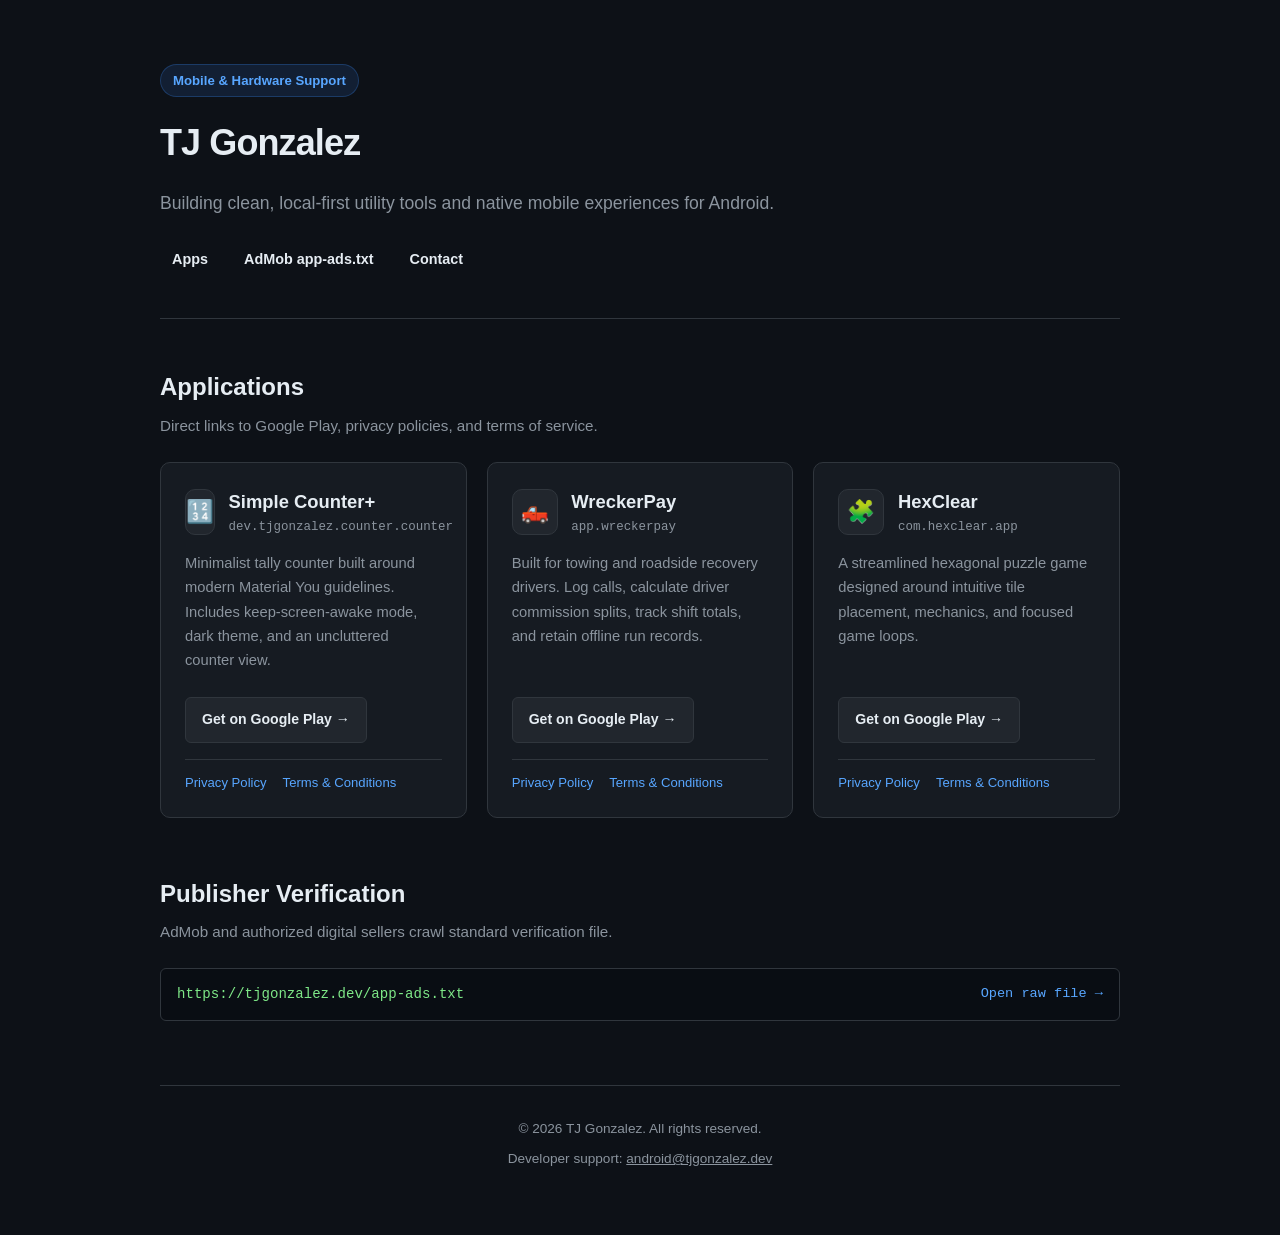
==== index.html @ c0ad101f "Create index.html" ====
<!DOCTYPE html>
<html lang="en">
<head>
  <meta charset="UTF-8" />
  <meta name="viewport" content="width=device-width, initial-scale=1.0" />
  <title>TJ Gonzalez | Android Developer</title>
  <meta name="description" content="Android utilities and mobile apps developed by TJ Gonzalez." />
  <link rel="stylesheet" href="/style.css" />
</head>
<body>
  <div class="container">
    <header>
      <div class="badge">Mobile & Hardware Support</div>
      <h1>TJ Gonzalez</h1>
      <p class="lead">Building clean, local-first utility tools and native mobile experiences for Android.</p>
      <nav>
        <a href="#apps">Apps</a>
        <a href="#verification">AdMob app-ads.txt</a>
        <a href="mailto:android@tjgonzalez.dev">Contact</a>
      </nav>
    </header>

    <main>
      <section id="apps">
        <h2>Applications</h2>
        <p class="subtitle">Direct links to Google Play, privacy policies, and terms of service.</p>

        <div class="app-grid">
          <!-- Simple Counter+ -->
          <div class="app-card">
            <div>
              <div class="app-header">
                <div class="app-icon">🔢</div>
                <div class="app-title">
                  <h3>Simple Counter+</h3>
                  <p>dev.tjgonzalez.counter.counter</p>
                </div>
              </div>
              <p class="app-desc">
                Minimalist tally counter built around modern Material You guidelines. Includes keep-screen-awake mode, dark theme, and an uncluttered counter view.
              </p>
            </div>
            <div>
              <a href="https://play.google.com/store/apps/details?id=dev.tjgonzalez.counter.counter" target="_blank" rel="noopener noreferrer" class="btn-play">
                Get on Google Play &rarr;
              </a>
              <div class="legal-links">
                <a href="/counter/privacy.html">Privacy Policy</a>
                <a href="/counter/terms.html">Terms & Conditions</a>
              </div>
            </div>
          </div>

          <!-- WreckerPay -->
          <div class="app-card">
            <div>
              <div class="app-header">
                <div class="app-icon">🛻</div>
                <div class="app-title">
                  <h3>WreckerPay</h3>
                  <p>app.wreckerpay</p>
                </div>
              </div>
              <p class="app-desc">
                Built for towing and roadside recovery drivers. Log calls, calculate driver commission splits, track shift totals, and retain offline run records.
              </p>
            </div>
            <div>
              <a href="https://play.google.com/store/apps/details?id=app.wreckerpay" target="_blank" rel="noopener noreferrer" class="btn-play">
                Get on Google Play &rarr;
              </a>
              <div class="legal-links">
                <a href="/wreckerpay/privacy.html">Privacy Policy</a>
                <a href="/wreckerpay/terms.html">Terms & Conditions</a>
              </div>
            </div>
          </div>

          <!-- HexClear -->
          <div class="app-card">
            <div>
              <div class="app-header">
                <div class="app-icon">🧩</div>
                <div class="app-title">
                  <h3>HexClear</h3>
                  <p>com.hexclear.app</p>
                </div>
              </div>
              <p class="app-desc">
                A streamlined hexagonal puzzle game designed around intuitive tile placement, mechanics, and focused game loops.
              </p>
            </div>
            <div>
              <a href="https://play.google.com/store/apps/details?id=com.hexclear.app" target="_blank" rel="noopener noreferrer" class="btn-play">
                Get on Google Play &rarr;
              </a>
              <div class="legal-links">
                <a href="/hexclear/privacy.html">Privacy Policy</a>
                <a href="/hexclear/terms.html">Terms & Conditions</a>
              </div>
            </div>
          </div>
        </div>
      </section>

      <section id="verification">
        <h2>Publisher Verification</h2>
        <p class="subtitle">AdMob and authorized digital sellers crawl standard verification file.</p>
        <div class="code-box">
          <code>https://tjgonzalez.dev/app-ads.txt</code>
          <a href="/app-ads.txt" target="_blank" style="color: var(--accent-hover); font-size: 0.85rem; text-decoration: none;">Open raw file &rarr;</a>
        </div>
      </section>
    </main>

    <footer>
      <p>&copy; 2026 TJ Gonzalez. All rights reserved.</p>
      <p>Developer support: <a href="mailto:android@tjgonzalez.dev">android@tjgonzalez.dev</a></p>
    </footer>
  </div>
</body>
</html>
---- style.css ----
:root {
  --bg: #0d1117;
  --card-bg: #161b22;
  --card-border: #30363d;
  --text: #e6edf3;
  --text-muted: #8b949e;
  --accent: #388bfd;
  --accent-hover: #58a6ff;
  --tag-bg: #21262d;
  --max-width: 960px;
}

* {
  box-sizing: border-box;
  margin: 0;
  padding: 0;
}

body {
  font-family: -apple-system, BlinkMacSystemFont, "Segoe UI", Roboto, Helvetica, Arial, sans-serif;
  background-color: var(--bg);
  color: var(--text);
  line-height: 1.65;
  padding: 0 1.5rem 4rem;
}

.container {
  max-width: var(--max-width);
  margin: 0 auto;
}

header {
  padding: 4rem 0 2.5rem;
  border-bottom: 1px solid var(--card-border);
  display: flex;
  flex-direction: column;
  gap: 1rem;
}

.badge {
  display: inline-flex;
  font-size: 0.825rem;
  font-weight: 600;
  color: var(--accent-hover);
  background: rgba(56, 139, 253, 0.12);
  padding: 0.3rem 0.75rem;
  border-radius: 999px;
  width: fit-content;
  border: 1px solid rgba(56, 139, 253, 0.25);
}

h1 {
  font-size: 2.25rem;
  font-weight: 700;
  letter-spacing: -0.025em;
}

.lead {
  color: var(--text-muted);
  font-size: 1.1rem;
  max-width: 650px;
}

nav {
  display: flex;
  flex-wrap: wrap;
  gap: 0.75rem;
  margin-top: 0.5rem;
}

nav a {
  color: var(--text);
  text-decoration: none;
  font-size: 0.9rem;
  font-weight: 600;
  padding: 0.4rem 0.75rem;
  border-radius: 6px;
  transition: background-color 0.15s ease;
}

nav a:hover {
  background-color: var(--tag-bg);
  color: var(--accent-hover);
}

main {
  margin-top: 3rem;
  display: flex;
  flex-direction: column;
  gap: 3.5rem;
}

section h2 {
  font-size: 1.5rem;
  font-weight: 700;
  margin-bottom: 0.35rem;
}

section .subtitle {
  color: var(--text-muted);
  margin-bottom: 1.5rem;
  font-size: 0.95rem;
}

/* App Grid */
.app-grid {
  display: grid;
  grid-template-columns: repeat(auto-fit, minmax(290px, 1fr));
  gap: 1.25rem;
}

.app-card {
  background: var(--card-bg);
  border: 1px solid var(--card-border);
  border-radius: 10px;
  padding: 1.5rem;
  display: flex;
  flex-direction: column;
  justify-content: space-between;
}

.app-header {
  display: flex;
  align-items: center;
  gap: 0.85rem;
  margin-bottom: 0.85rem;
}

.app-icon {
  width: 46px;
  height: 46px;
  border-radius: 10px;
  background: var(--tag-bg);
  display: flex;
  align-items: center;
  justify-content: center;
  font-size: 1.4rem;
  border: 1px solid var(--card-border);
}

.app-title h3 {
  font-size: 1.15rem;
  font-weight: 600;
}

.app-title p {
  font-size: 0.78rem;
  color: var(--text-muted);
  font-family: ui-monospace, SFMono-Regular, Consolas, monospace;
}

.app-desc {
  color: var(--text-muted);
  font-size: 0.92rem;
  margin-bottom: 1.5rem;
  flex-grow: 1;
}

.btn-play {
  display: inline-flex;
  align-items: center;
  justify-content: center;
  background-color: var(--tag-bg);
  color: var(--text);
  text-decoration: none;
  font-weight: 600;
  font-size: 0.88rem;
  padding: 0.65rem 1rem;
  border-radius: 6px;
  border: 1px solid var(--card-border);
  transition: all 0.15s ease;
}

.btn-play:hover {
  background-color: var(--accent);
  border-color: var(--accent);
  color: #fff;
}

.legal-links {
  display: flex;
  gap: 1rem;
  font-size: 0.82rem;
  border-top: 1px solid var(--card-border);
  padding-top: 0.75rem;
  margin-top: 1rem;
}

.legal-links a {
  color: var(--accent-hover);
  text-decoration: none;
}

.legal-links a:hover {
  text-decoration: underline;
}

/* Legal Documents & Content Layout */
.doc-box {
  background: var(--card-bg);
  border: 1px solid var(--card-border);
  border-radius: 10px;
  padding: 2.25rem;
  margin-top: 2rem;
}

.doc-box h2 {
  font-size: 1.6rem;
  margin-bottom: 0.25rem;
}

.doc-box .date-stamp {
  font-size: 0.85rem;
  color: var(--text-muted);
  margin-bottom: 1.75rem;
  display: block;
}

.doc-content h3 {
  font-size: 1.15rem;
  margin: 1.5rem 0 0.5rem;
  color: var(--text);
}

.doc-content p, .doc-content ul {
  color: #c9d1d9;
  font-size: 0.95rem;
  margin-bottom: 1rem;
}

.doc-content ul {
  padding-left: 1.5rem;
}

.doc-content li {
  margin-bottom: 0.35rem;
}

/* Verification Code Block */
.code-box {
  display: flex;
  align-items: center;
  justify-content: space-between;
  gap: 1rem;
  background: #090d13;
  padding: 0.85rem 1rem;
  border-radius: 6px;
  border: 1px solid var(--card-border);
  font-family: ui-monospace, SFMono-Regular, Consolas, monospace;
  font-size: 0.88rem;
}

.code-box code {
  color: #7ee787;
}

footer {
  margin-top: 4rem;
  padding-top: 2rem;
  border-top: 1px solid var(--card-border);
  display: flex;
  flex-direction: column;
  align-items: center;
  text-align: center;
  gap: 0.5rem;
  font-size: 0.85rem;
  color: var(--text-muted);
}

footer a {
  color: var(--text-muted);
  text-decoration: underline;
}

footer a:hover {
  color: var(--accent-hover);
}
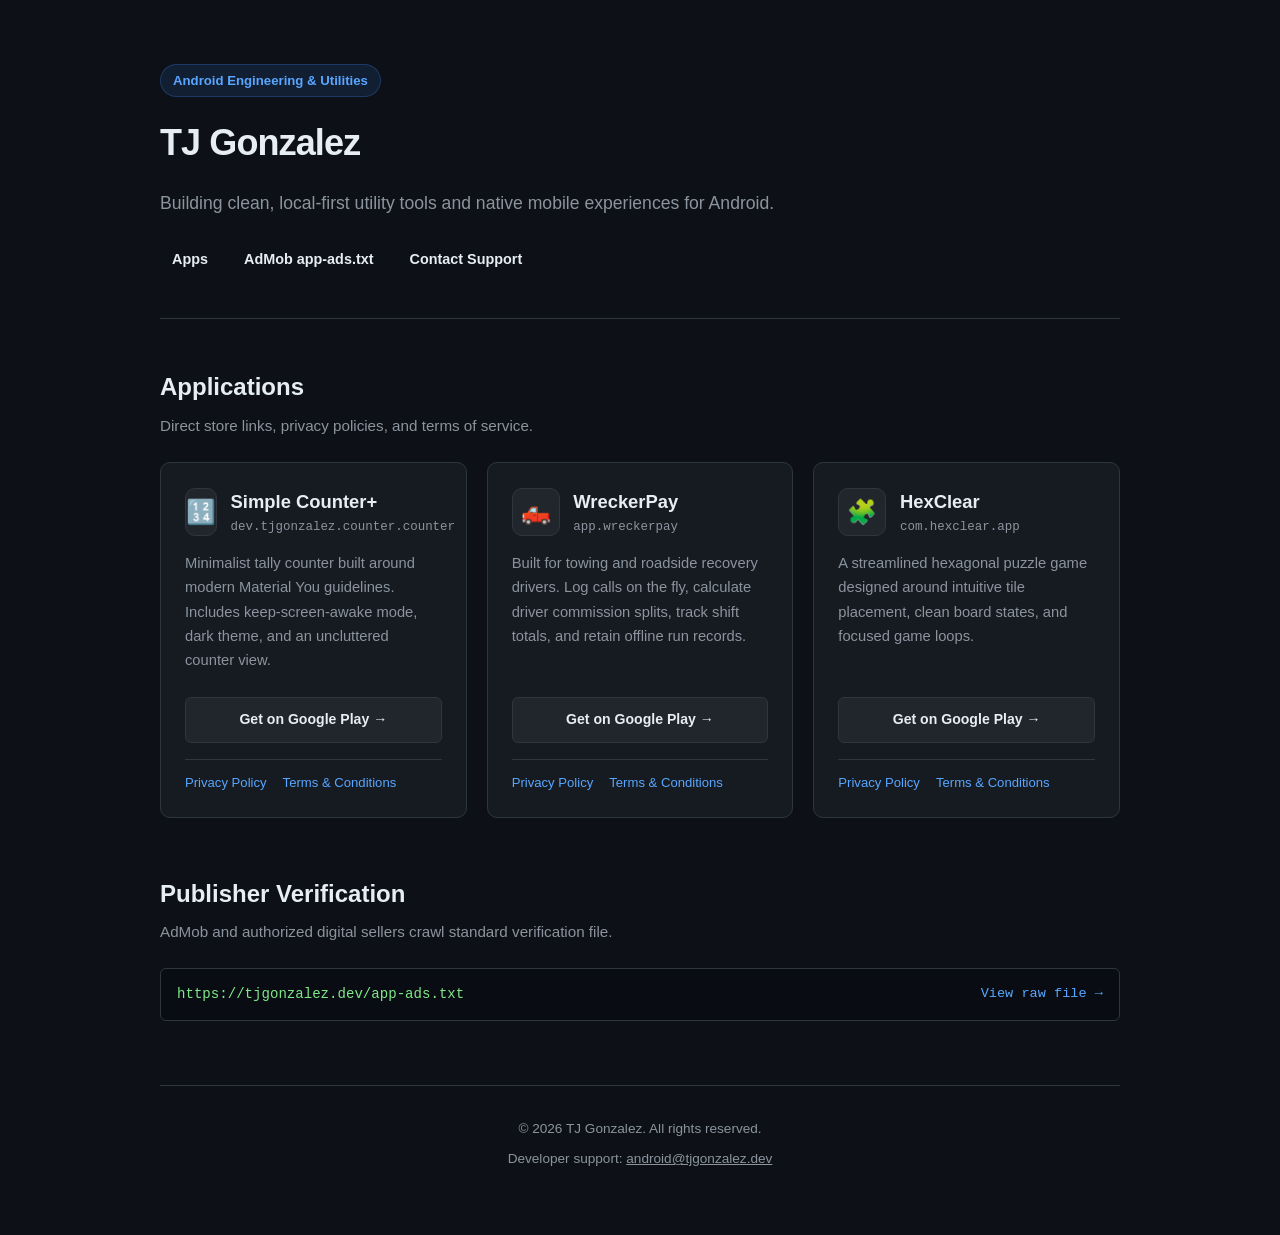
==== commit 2f47c8ad: "Update title and content in index.html" ====
--- a/index.html
+++ b/index.html
@@ -3,27 +3,28 @@
 <head>
   <meta charset="UTF-8" />
   <meta name="viewport" content="width=device-width, initial-scale=1.0" />
-  <title>TJ Gonzalez | Android Developer</title>
+  <title>TJ Gonzalez | Android Apps & Developer Portal</title>
   <meta name="description" content="Android utilities and mobile apps developed by TJ Gonzalez." />
   <link rel="stylesheet" href="/style.css" />
 </head>
 <body>
   <div class="container">
     <header>
-      <div class="badge">Mobile & Hardware Support</div>
+      <div class="badge">Android Engineering & Utilities</div>
       <h1>TJ Gonzalez</h1>
       <p class="lead">Building clean, local-first utility tools and native mobile experiences for Android.</p>
       <nav>
         <a href="#apps">Apps</a>
         <a href="#verification">AdMob app-ads.txt</a>
-        <a href="mailto:android@tjgonzalez.dev">Contact</a>
+        <a href="mailto:android@tjgonzalez.dev">Contact Support</a>
       </nav>
     </header>
 
     <main>
+      <!-- Applications Showcase -->
       <section id="apps">
         <h2>Applications</h2>
-        <p class="subtitle">Direct links to Google Play, privacy policies, and terms of service.</p>
+        <p class="subtitle">Direct store links, privacy policies, and terms of service.</p>
 
         <div class="app-grid">
           <!-- Simple Counter+ -->
@@ -62,7 +63,7 @@
                 </div>
               </div>
               <p class="app-desc">
-                Built for towing and roadside recovery drivers. Log calls, calculate driver commission splits, track shift totals, and retain offline run records.
+                Built for towing and roadside recovery drivers. Log calls on the fly, calculate driver commission splits, track shift totals, and retain offline run records.
               </p>
             </div>
             <div>
@@ -87,7 +88,7 @@
                 </div>
               </div>
               <p class="app-desc">
-                A streamlined hexagonal puzzle game designed around intuitive tile placement, mechanics, and focused game loops.
+                A streamlined hexagonal puzzle game designed around intuitive tile placement, clean board states, and focused game loops.
               </p>
             </div>
             <div>
@@ -103,12 +104,13 @@
         </div>
       </section>
 
+      <!-- AdMob Verification Section -->
       <section id="verification">
         <h2>Publisher Verification</h2>
         <p class="subtitle">AdMob and authorized digital sellers crawl standard verification file.</p>
         <div class="code-box">
           <code>https://tjgonzalez.dev/app-ads.txt</code>
-          <a href="/app-ads.txt" target="_blank" style="color: var(--accent-hover); font-size: 0.85rem; text-decoration: none;">Open raw file &rarr;</a>
+          <a href="/app-ads.txt" target="_blank" style="color: var(--accent-hover); font-size: 0.85rem; text-decoration: none;">View raw file &rarr;</a>
         </div>
       </section>
     </main>
--- a/style.css
+++ b/style.css
@@ -1,12 +1,14 @@
 :root {
   --bg: #0d1117;
-  --card-bg: #161b22;
-  --card-border: #30363d;
+  --surface: #161b22;
+  --surface-hover: #1c2128;
+  --border: #30363d;
   --text: #e6edf3;
   --text-muted: #8b949e;
   --accent: #388bfd;
   --accent-hover: #58a6ff;
   --tag-bg: #21262d;
+  --code-bg: #090d13;
   --max-width: 960px;
 }
 
@@ -29,9 +31,10 @@
   margin: 0 auto;
 }
 
+/* Header */
 header {
   padding: 4rem 0 2.5rem;
-  border-bottom: 1px solid var(--card-border);
+  border-bottom: 1px solid var(--border);
   display: flex;
   flex-direction: column;
   gap: 1rem;
@@ -83,6 +86,7 @@
   color: var(--accent-hover);
 }
 
+/* Main Layout */
 main {
   margin-top: 3rem;
   display: flex;
@@ -102,7 +106,7 @@
   font-size: 0.95rem;
 }
 
-/* App Grid */
+/* App Grid & Cards */
 .app-grid {
   display: grid;
   grid-template-columns: repeat(auto-fit, minmax(290px, 1fr));
@@ -110,13 +114,18 @@
 }
 
 .app-card {
-  background: var(--card-bg);
-  border: 1px solid var(--card-border);
+  background: var(--surface);
+  border: 1px solid var(--border);
   border-radius: 10px;
   padding: 1.5rem;
   display: flex;
   flex-direction: column;
   justify-content: space-between;
+  transition: border-color 0.15s ease;
+}
+
+.app-card:hover {
+  border-color: var(--accent);
 }
 
 .app-header {
@@ -127,15 +136,15 @@
 }
 
 .app-icon {
-  width: 46px;
-  height: 46px;
+  width: 48px;
+  height: 48px;
   border-radius: 10px;
   background: var(--tag-bg);
   display: flex;
   align-items: center;
   justify-content: center;
-  font-size: 1.4rem;
-  border: 1px solid var(--card-border);
+  font-size: 1.5rem;
+  border: 1px solid var(--border);
 }
 
 .app-title h3 {
@@ -167,8 +176,9 @@
   font-size: 0.88rem;
   padding: 0.65rem 1rem;
   border-radius: 6px;
-  border: 1px solid var(--card-border);
+  border: 1px solid var(--border);
   transition: all 0.15s ease;
+  width: 100%;
 }
 
 .btn-play:hover {
@@ -181,7 +191,7 @@
   display: flex;
   gap: 1rem;
   font-size: 0.82rem;
-  border-top: 1px solid var(--card-border);
+  border-top: 1px solid var(--border);
   padding-top: 0.75rem;
   margin-top: 1rem;
 }
@@ -197,8 +207,8 @@
 
 /* Legal Documents & Content Layout */
 .doc-box {
-  background: var(--card-bg);
-  border: 1px solid var(--card-border);
+  background: var(--surface);
+  border: 1px solid var(--border);
   border-radius: 10px;
   padding: 2.25rem;
   margin-top: 2rem;
@@ -242,10 +252,10 @@
   align-items: center;
   justify-content: space-between;
   gap: 1rem;
-  background: #090d13;
+  background: var(--code-bg);
   padding: 0.85rem 1rem;
   border-radius: 6px;
-  border: 1px solid var(--card-border);
+  border: 1px solid var(--border);
   font-family: ui-monospace, SFMono-Regular, Consolas, monospace;
   font-size: 0.88rem;
 }
@@ -254,10 +264,11 @@
   color: #7ee787;
 }
 
+/* Footer */
 footer {
   margin-top: 4rem;
   padding-top: 2rem;
-  border-top: 1px solid var(--card-border);
+  border-top: 1px solid var(--border);
   display: flex;
   flex-direction: column;
   align-items: center;
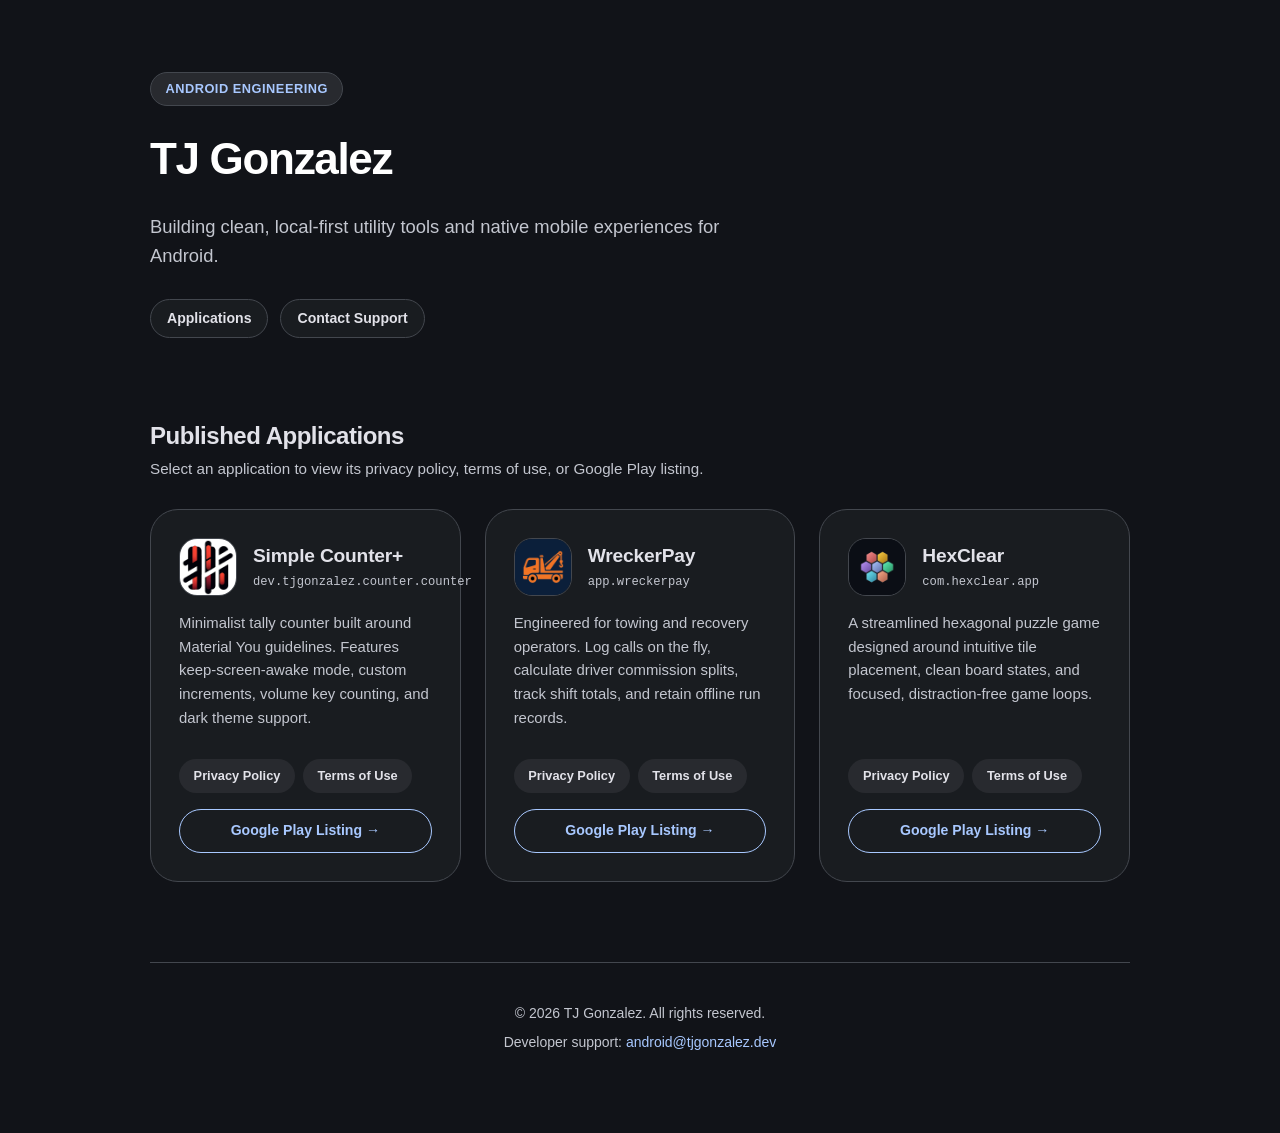
==== commit a3b53841: "Enhance index.html with app details and links Updated application descriptions and improved navigati" ====
--- a/index.html
+++ b/index.html
@@ -4,113 +4,116 @@
   <meta charset="UTF-8" />
   <meta name="viewport" content="width=device-width, initial-scale=1.0" />
   <title>TJ Gonzalez | Android Apps & Developer Portal</title>
-  <meta name="description" content="Android utilities and mobile apps developed by TJ Gonzalez." />
+  <meta name="description" content="Android utilities and mobile apps developed by TJ Gonzalez. Privacy policies and terms of use." />
   <link rel="stylesheet" href="/style.css" />
 </head>
 <body>
   <div class="container">
     <header>
-      <div class="badge">Android Engineering & Utilities</div>
+      <div class="m3-badge">Android Engineering</div>
       <h1>TJ Gonzalez</h1>
       <p class="lead">Building clean, local-first utility tools and native mobile experiences for Android.</p>
       <nav>
-        <a href="#apps">Apps</a>
-        <a href="#verification">AdMob app-ads.txt</a>
-        <a href="mailto:android@tjgonzalez.dev">Contact Support</a>
+        <a href="#apps" class="nav-pill">Applications</a>
+        <a href="mailto:android@tjgonzalez.dev" class="nav-pill">Contact Support</a>
       </nav>
     </header>
 
     <main>
-      <!-- Applications Showcase -->
       <section id="apps">
-        <h2>Applications</h2>
-        <p class="subtitle">Direct store links, privacy policies, and terms of service.</p>
+        <h2>Published Applications</h2>
+        <p class="subtitle">Select an application to view its privacy policy, terms of use, or Google Play listing.</p>
 
         <div class="app-grid">
           <!-- Simple Counter+ -->
-          <div class="app-card">
+          <div class="m3-card">
             <div>
               <div class="app-header">
-                <div class="app-icon">🔢</div>
+                <img 
+                  src="/counter/icon.png" 
+                  alt="Simple Counter+ Icon" 
+                  class="app-icon" 
+                  onerror="this.onerror=null; this.src='https://play-lh.googleusercontent.com/r_placeholder'; this.innerText='🔢';"
+                />
                 <div class="app-title">
                   <h3>Simple Counter+</h3>
                   <p>dev.tjgonzalez.counter.counter</p>
                 </div>
               </div>
               <p class="app-desc">
-                Minimalist tally counter built around modern Material You guidelines. Includes keep-screen-awake mode, dark theme, and an uncluttered counter view.
+                Minimalist tally counter built around Material You guidelines. Features keep-screen-awake mode, custom increments, volume key counting, and dark theme support.
               </p>
             </div>
-            <div>
-              <a href="https://play.google.com/store/apps/details?id=dev.tjgonzalez.counter.counter" target="_blank" rel="noopener noreferrer" class="btn-play">
-                Get on Google Play &rarr;
+            <div class="card-actions">
+              <div class="legal-chips">
+                <a href="/counter/privacy.html" class="chip-legal">Privacy Policy</a>
+                <a href="/counter/terms.html" class="chip-legal">Terms of Use</a>
+              </div>
+              <a href="https://play.google.com/store/apps/details?id=dev.tjgonzalez.counter.counter" target="_blank" rel="noopener noreferrer" class="btn-play-outlined">
+                Google Play Listing &rarr;
               </a>
-              <div class="legal-links">
-                <a href="/counter/privacy.html">Privacy Policy</a>
-                <a href="/counter/terms.html">Terms & Conditions</a>
-              </div>
             </div>
           </div>
 
           <!-- WreckerPay -->
-          <div class="app-card">
+          <div class="m3-card">
             <div>
               <div class="app-header">
-                <div class="app-icon">🛻</div>
+                <img 
+                  src="/wreckerpay/icon.png" 
+                  alt="WreckerPay Icon" 
+                  class="app-icon" 
+                  onerror="this.onerror=null; this.src='https://play-lh.googleusercontent.com/r_placeholder'; this.innerText='🛻';"
+                />
                 <div class="app-title">
                   <h3>WreckerPay</h3>
                   <p>app.wreckerpay</p>
                 </div>
               </div>
               <p class="app-desc">
-                Built for towing and roadside recovery drivers. Log calls on the fly, calculate driver commission splits, track shift totals, and retain offline run records.
+                Engineered for towing and recovery operators. Log calls on the fly, calculate driver commission splits, track shift totals, and retain offline run records.
               </p>
             </div>
-            <div>
-              <a href="https://play.google.com/store/apps/details?id=app.wreckerpay" target="_blank" rel="noopener noreferrer" class="btn-play">
-                Get on Google Play &rarr;
+            <div class="card-actions">
+              <div class="legal-chips">
+                <a href="/wreckerpay/privacy.html" class="chip-legal">Privacy Policy</a>
+                <a href="/wreckerpay/terms.html" class="chip-legal">Terms of Use</a>
+              </div>
+              <a href="https://play.google.com/store/apps/details?id=app.wreckerpay" target="_blank" rel="noopener noreferrer" class="btn-play-outlined">
+                Google Play Listing &rarr;
               </a>
-              <div class="legal-links">
-                <a href="/wreckerpay/privacy.html">Privacy Policy</a>
-                <a href="/wreckerpay/terms.html">Terms & Conditions</a>
-              </div>
             </div>
           </div>
 
           <!-- HexClear -->
-          <div class="app-card">
+          <div class="m3-card">
             <div>
               <div class="app-header">
-                <div class="app-icon">🧩</div>
+                <img 
+                  src="/hexclear/icon.jpg" 
+                  alt="HexClear Icon" 
+                  class="app-icon" 
+                  onerror="this.onerror=null; this.src='https://play-lh.googleusercontent.com/r_placeholder'; this.innerText='🧩';"
+                />
                 <div class="app-title">
                   <h3>HexClear</h3>
                   <p>com.hexclear.app</p>
                 </div>
               </div>
               <p class="app-desc">
-                A streamlined hexagonal puzzle game designed around intuitive tile placement, clean board states, and focused game loops.
+                A streamlined hexagonal puzzle game designed around intuitive tile placement, clean board states, and focused, distraction-free game loops.
               </p>
             </div>
-            <div>
-              <a href="https://play.google.com/store/apps/details?id=com.hexclear.app" target="_blank" rel="noopener noreferrer" class="btn-play">
-                Get on Google Play &rarr;
+            <div class="card-actions">
+              <div class="legal-chips">
+                <a href="/hexclear/privacy.html" class="chip-legal">Privacy Policy</a>
+                <a href="/hexclear/terms.html" class="chip-legal">Terms of Use</a>
+              </div>
+              <a href="https://play.google.com/store/apps/details?id=com.hexclear.app" target="_blank" rel="noopener noreferrer" class="btn-play-outlined">
+                Google Play Listing &rarr;
               </a>
-              <div class="legal-links">
-                <a href="/hexclear/privacy.html">Privacy Policy</a>
-                <a href="/hexclear/terms.html">Terms & Conditions</a>
-              </div>
             </div>
           </div>
-        </div>
-      </section>
-
-      <!-- AdMob Verification Section -->
-      <section id="verification">
-        <h2>Publisher Verification</h2>
-        <p class="subtitle">AdMob and authorized digital sellers crawl standard verification file.</p>
-        <div class="code-box">
-          <code>https://tjgonzalez.dev/app-ads.txt</code>
-          <a href="/app-ads.txt" target="_blank" style="color: var(--accent-hover); font-size: 0.85rem; text-decoration: none;">View raw file &rarr;</a>
         </div>
       </section>
     </main>
--- a/style.css
+++ b/style.css
@@ -1,15 +1,31 @@
 :root {
-  --bg: #0d1117;
-  --surface: #161b22;
-  --surface-hover: #1c2128;
-  --border: #30363d;
-  --text: #e6edf3;
-  --text-muted: #8b949e;
-  --accent: #388bfd;
-  --accent-hover: #58a6ff;
-  --tag-bg: #21262d;
-  --code-bg: #090d13;
-  --max-width: 960px;
+  /* Material 3 Expressive Dark Palette Tokens */
+  --md-sys-color-background: #111318;
+  --md-sys-color-surface: #111318;
+  --md-sys-color-surface-container-lowest: #0c0e12;
+  --md-sys-color-surface-container-low: #191c20;
+  --md-sys-color-surface-container: #1e2025;
+  --md-sys-color-surface-container-high: #282a2f;
+  --md-sys-color-surface-container-highest: #33353a;
+  
+  --md-sys-color-primary: #a8c8ff;
+  --md-sys-color-on-primary: #003062;
+  --md-sys-color-primary-container: #004689;
+  --md-sys-color-on-primary-container: #d6e3ff;
+
+  --md-sys-color-secondary-container: #3c4758;
+  --md-sys-color-on-secondary-container: #d8e3f8;
+
+  --md-sys-color-outline: #8d9199;
+  --md-sys-color-outline-variant: #43474e;
+  
+  --md-sys-color-on-surface: #e2e2e9;
+  --md-sys-color-on-surface-variant: #c3c6cf;
+
+  /* Typography & Sizing */
+  --font-display: -apple-system, BlinkMacSystemFont, "Segoe UI", Roboto, sans-serif;
+  --font-mono: ui-monospace, SFMono-Regular, "Roboto Mono", monospace;
+  --max-width: 980px;
 }
 
 * {
@@ -19,11 +35,11 @@
 }
 
 body {
-  font-family: -apple-system, BlinkMacSystemFont, "Segoe UI", Roboto, Helvetica, Arial, sans-serif;
-  background-color: var(--bg);
-  color: var(--text);
-  line-height: 1.65;
-  padding: 0 1.5rem 4rem;
+  font-family: var(--font-display);
+  background-color: var(--md-sys-color-background);
+  color: var(--md-sys-color-on-surface);
+  line-height: 1.5;
+  padding: 0 1.5rem 5rem;
 }
 
 .container {
@@ -31,37 +47,41 @@
   margin: 0 auto;
 }
 
-/* Header */
+/* Material 3 Expressive Top Bar */
 header {
-  padding: 4rem 0 2.5rem;
-  border-bottom: 1px solid var(--border);
-  display: flex;
-  flex-direction: column;
-  gap: 1rem;
-}
-
-.badge {
+  padding: 4.5rem 0 2rem;
+  display: flex;
+  flex-direction: column;
+  gap: 1.25rem;
+}
+
+.m3-badge {
   display: inline-flex;
-  font-size: 0.825rem;
-  font-weight: 600;
-  color: var(--accent-hover);
-  background: rgba(56, 139, 253, 0.12);
-  padding: 0.3rem 0.75rem;
-  border-radius: 999px;
+  align-items: center;
+  font-size: 0.8rem;
+  font-weight: 700;
+  letter-spacing: 0.04em;
+  text-transform: uppercase;
+  color: var(--md-sys-color-primary);
+  background-color: var(--md-sys-color-surface-container-high);
+  padding: 0.4rem 0.9rem;
+  border-radius: 100px;
   width: fit-content;
-  border: 1px solid rgba(56, 139, 253, 0.25);
+  border: 1px solid var(--md-sys-color-outline-variant);
 }
 
 h1 {
-  font-size: 2.25rem;
-  font-weight: 700;
-  letter-spacing: -0.025em;
+  font-size: 2.75rem;
+  font-weight: 800;
+  letter-spacing: -0.03em;
+  color: #fff;
 }
 
 .lead {
-  color: var(--text-muted);
-  font-size: 1.1rem;
-  max-width: 650px;
+  color: var(--md-sys-color-on-surface-variant);
+  font-size: 1.15rem;
+  max-width: 620px;
+  line-height: 1.6;
 }
 
 nav {
@@ -71,171 +91,201 @@
   margin-top: 0.5rem;
 }
 
-nav a {
-  color: var(--text);
-  text-decoration: none;
-  font-size: 0.9rem;
+.nav-pill {
+  color: var(--md-sys-color-on-surface);
+  text-decoration: none;
+  font-size: 0.88rem;
   font-weight: 600;
-  padding: 0.4rem 0.75rem;
-  border-radius: 6px;
-  transition: background-color 0.15s ease;
-}
-
-nav a:hover {
-  background-color: var(--tag-bg);
-  color: var(--accent-hover);
-}
-
-/* Main Layout */
+  padding: 0.5rem 1rem;
+  border-radius: 100px;
+  background-color: var(--md-sys-color-surface-container-low);
+  border: 1px solid var(--md-sys-color-outline-variant);
+  transition: all 0.2s cubic-bezier(0.2, 0, 0, 1);
+}
+
+.nav-pill:hover {
+  background-color: var(--md-sys-color-surface-container-high);
+  border-color: var(--md-sys-color-primary);
+  color: var(--md-sys-color-primary);
+}
+
+/* Section Styling */
 main {
   margin-top: 3rem;
   display: flex;
   flex-direction: column;
-  gap: 3.5rem;
+  gap: 4rem;
 }
 
 section h2 {
   font-size: 1.5rem;
   font-weight: 700;
-  margin-bottom: 0.35rem;
+  letter-spacing: -0.02em;
+  margin-bottom: 0.25rem;
 }
 
 section .subtitle {
-  color: var(--text-muted);
-  margin-bottom: 1.5rem;
+  color: var(--md-sys-color-on-surface-variant);
+  margin-bottom: 1.75rem;
   font-size: 0.95rem;
 }
 
-/* App Grid & Cards */
+/* Material 3 App Cards Grid */
 .app-grid {
   display: grid;
-  grid-template-columns: repeat(auto-fit, minmax(290px, 1fr));
-  gap: 1.25rem;
-}
-
-.app-card {
-  background: var(--surface);
-  border: 1px solid var(--border);
-  border-radius: 10px;
-  padding: 1.5rem;
+  grid-template-columns: repeat(auto-fit, minmax(300px, 1fr));
+  gap: 1.5rem;
+}
+
+.m3-card {
+  background-color: var(--md-sys-color-surface-container-low);
+  border: 1px solid var(--md-sys-color-outline-variant);
+  border-radius: 28px;
+  padding: 1.75rem;
   display: flex;
   flex-direction: column;
   justify-content: space-between;
-  transition: border-color 0.15s ease;
-}
-
-.app-card:hover {
-  border-color: var(--accent);
+  transition: transform 0.2s cubic-bezier(0.2, 0, 0, 1), border-color 0.2s ease, background-color 0.2s ease;
+}
+
+.m3-card:hover {
+  background-color: var(--md-sys-color-surface-container);
+  border-color: var(--md-sys-color-primary);
+  transform: translateY(-2px);
 }
 
 .app-header {
   display: flex;
   align-items: center;
-  gap: 0.85rem;
-  margin-bottom: 0.85rem;
-}
-
+  gap: 1rem;
+  margin-bottom: 1rem;
+}
+
+/* Expressive Squircle App Icon Container */
 .app-icon {
-  width: 48px;
-  height: 48px;
-  border-radius: 10px;
-  background: var(--tag-bg);
+  width: 58px;
+  height: 58px;
+  border-radius: 18px;
+  background-color: var(--md-sys-color-surface-container-highest);
+  border: 1px solid var(--md-sys-color-outline-variant);
+  object-fit: cover;
   display: flex;
   align-items: center;
   justify-content: center;
-  font-size: 1.5rem;
-  border: 1px solid var(--border);
+  font-size: 1.6rem;
+  flex-shrink: 0;
 }
 
 .app-title h3 {
-  font-size: 1.15rem;
+  font-size: 1.2rem;
+  font-weight: 700;
+  letter-spacing: -0.01em;
+}
+
+.app-title p {
+  font-size: 0.76rem;
+  color: var(--md-sys-color-on-surface-variant);
+  font-family: var(--font-mono);
+  margin-top: 0.15rem;
+}
+
+.app-desc {
+  color: var(--md-sys-color-on-surface-variant);
+  font-size: 0.93rem;
+  line-height: 1.6;
+  margin-bottom: 1.75rem;
+  flex-grow: 1;
+}
+
+/* Material 3 Action Chips & Buttons */
+.card-actions {
+  display: flex;
+  flex-direction: column;
+  gap: 1rem;
+}
+
+.legal-chips {
+  display: flex;
+  gap: 0.5rem;
+  flex-wrap: wrap;
+}
+
+.chip-legal {
+  display: inline-flex;
+  align-items: center;
+  gap: 0.35rem;
+  background-color: var(--md-sys-color-surface-container-high);
+  color: var(--md-sys-color-on-surface);
+  text-decoration: none;
+  font-size: 0.8rem;
   font-weight: 600;
-}
-
-.app-title p {
-  font-size: 0.78rem;
-  color: var(--text-muted);
-  font-family: ui-monospace, SFMono-Regular, Consolas, monospace;
-}
-
-.app-desc {
-  color: var(--text-muted);
-  font-size: 0.92rem;
-  margin-bottom: 1.5rem;
-  flex-grow: 1;
-}
-
-.btn-play {
+  padding: 0.4rem 0.85rem;
+  border-radius: 100px;
+  border: 1px solid transparent;
+  transition: all 0.15s ease;
+}
+
+.chip-legal:hover {
+  background-color: var(--md-sys-color-primary-container);
+  color: var(--md-sys-color-on-primary-container);
+  border-color: var(--md-sys-color-primary);
+}
+
+.btn-play-outlined {
   display: inline-flex;
   align-items: center;
   justify-content: center;
-  background-color: var(--tag-bg);
-  color: var(--text);
+  gap: 0.5rem;
+  background-color: transparent;
+  color: var(--md-sys-color-primary);
   text-decoration: none;
   font-weight: 600;
   font-size: 0.88rem;
   padding: 0.65rem 1rem;
-  border-radius: 6px;
-  border: 1px solid var(--border);
-  transition: all 0.15s ease;
-  width: 100%;
-}
-
-.btn-play:hover {
-  background-color: var(--accent);
-  border-color: var(--accent);
-  color: #fff;
-}
-
-.legal-links {
-  display: flex;
-  gap: 1rem;
-  font-size: 0.82rem;
-  border-top: 1px solid var(--border);
-  padding-top: 0.75rem;
-  margin-top: 1rem;
-}
-
-.legal-links a {
-  color: var(--accent-hover);
-  text-decoration: none;
-}
-
-.legal-links a:hover {
-  text-decoration: underline;
-}
-
-/* Legal Documents & Content Layout */
+  border-radius: 100px;
+  border: 1px solid var(--md-sys-color-primary);
+  transition: all 0.2s cubic-bezier(0.2, 0, 0, 1);
+}
+
+.btn-play-outlined:hover {
+  background-color: var(--md-sys-color-primary);
+  color: var(--md-sys-color-on-primary);
+}
+
+/* Policy & Terms Documents View */
 .doc-box {
-  background: var(--surface);
-  border: 1px solid var(--border);
-  border-radius: 10px;
-  padding: 2.25rem;
+  background-color: var(--md-sys-color-surface-container-low);
+  border: 1px solid var(--md-sys-color-outline-variant);
+  border-radius: 28px;
+  padding: 2.5rem;
   margin-top: 2rem;
 }
 
 .doc-box h2 {
-  font-size: 1.6rem;
+  font-size: 1.75rem;
+  font-weight: 700;
   margin-bottom: 0.25rem;
 }
 
 .doc-box .date-stamp {
   font-size: 0.85rem;
-  color: var(--text-muted);
-  margin-bottom: 1.75rem;
+  color: var(--md-sys-color-on-surface-variant);
+  margin-bottom: 2rem;
   display: block;
 }
 
 .doc-content h3 {
   font-size: 1.15rem;
-  margin: 1.5rem 0 0.5rem;
-  color: var(--text);
+  font-weight: 700;
+  margin: 1.75rem 0 0.5rem;
+  color: #fff;
 }
 
 .doc-content p, .doc-content ul {
-  color: #c9d1d9;
+  color: var(--md-sys-color-on-surface-variant);
   font-size: 0.95rem;
-  margin-bottom: 1rem;
+  margin-bottom: 1.15rem;
+  line-height: 1.65;
 }
 
 .doc-content ul {
@@ -243,46 +293,37 @@
 }
 
 .doc-content li {
-  margin-bottom: 0.35rem;
-}
-
-/* Verification Code Block */
-.code-box {
-  display: flex;
-  align-items: center;
-  justify-content: space-between;
-  gap: 1rem;
-  background: var(--code-bg);
-  padding: 0.85rem 1rem;
-  border-radius: 6px;
-  border: 1px solid var(--border);
-  font-family: ui-monospace, SFMono-Regular, Consolas, monospace;
-  font-size: 0.88rem;
-}
-
-.code-box code {
-  color: #7ee787;
+  margin-bottom: 0.4rem;
+}
+
+.doc-content a {
+  color: var(--md-sys-color-primary);
+  text-decoration: none;
+}
+
+.doc-content a:hover {
+  text-decoration: underline;
 }
 
 /* Footer */
 footer {
-  margin-top: 4rem;
-  padding-top: 2rem;
-  border-top: 1px solid var(--border);
+  margin-top: 5rem;
+  padding-top: 2.5rem;
+  border-top: 1px solid var(--md-sys-color-outline-variant);
   display: flex;
   flex-direction: column;
   align-items: center;
   text-align: center;
   gap: 0.5rem;
-  font-size: 0.85rem;
-  color: var(--text-muted);
+  font-size: 0.875rem;
+  color: var(--md-sys-color-on-surface-variant);
 }
 
 footer a {
-  color: var(--text-muted);
+  color: var(--md-sys-color-primary);
+  text-decoration: none;
+}
+
+footer a:hover {
   text-decoration: underline;
 }
-
-footer a:hover {
-  color: var(--accent-hover);
-}
